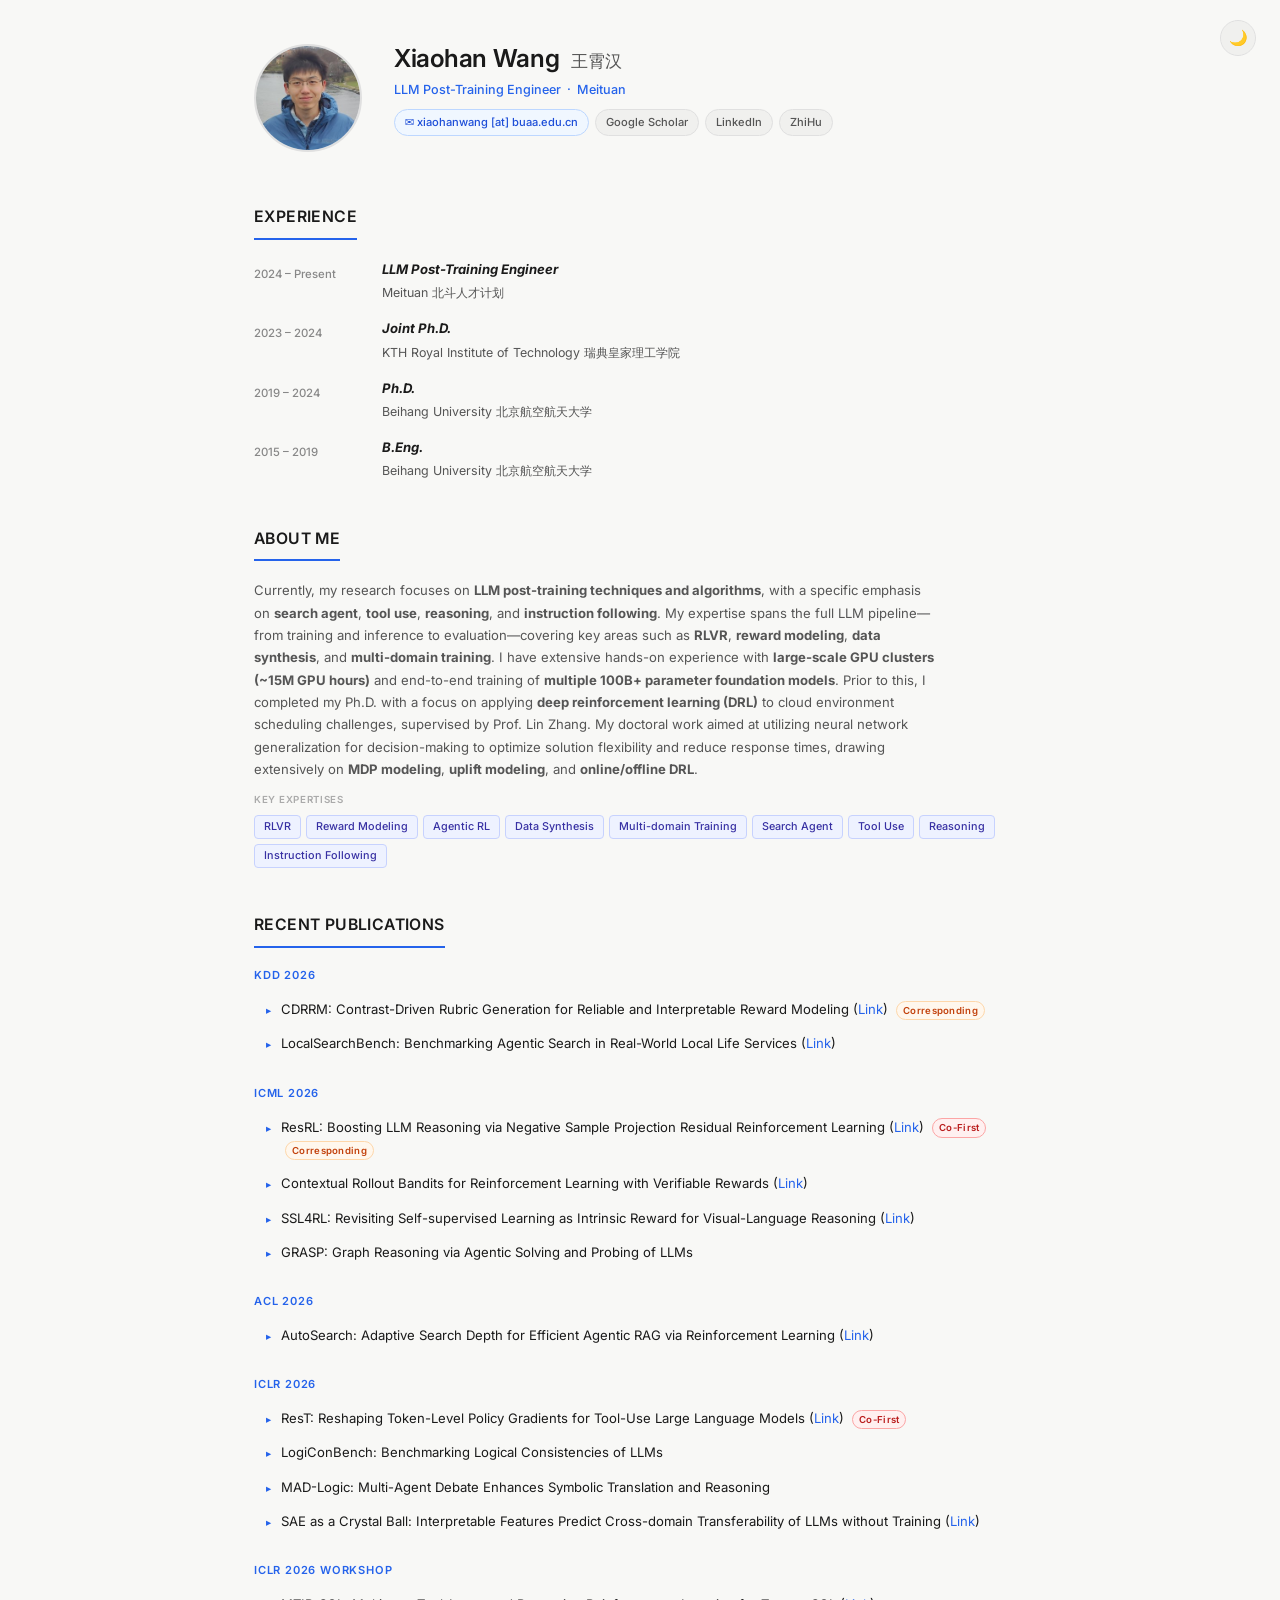
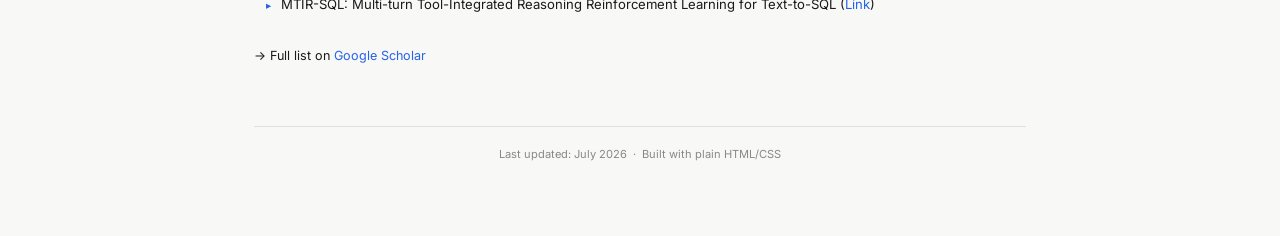
==== index.html @ be43f17d "add sup" ====
<!DOCTYPE html>
<html lang="en">
<head>
  <meta charset="UTF-8" />
  <meta name="viewport" content="width=device-width, initial-scale=1.0" />
  <title>Xiaohan Wang | Engineer</title>
  <link rel="stylesheet" href="style.css?v=5" />
  <link rel="preconnect" href="https://fonts.googleapis.com" />
  <link rel="preconnect" href="https://fonts.gstatic.com" crossorigin />
  <link href="https://fonts.googleapis.com/css2?family=Inter:wght@300;400;500;600&family=Crimson+Pro:ital,wght@0,400;0,600;1,400&display=swap" rel="stylesheet" />
</head>
<body>

  <!-- ===== THEME TOGGLE ===== -->
  <button class="theme-toggle" id="theme-toggle" title="Switch to dark mode" aria-label="Toggle dark mode">🌙</button>

  <div class="container">

    <!-- ===== HEADER / PROFILE ===== -->
    <header class="profile">
      <div class="profile-photo">
        <img src="photo.jpeg" alt="Xiaohan Wang" onerror="this.style.display='none'" />
        <div class="photo-placeholder" id="photo-placeholder">XW</div>
      </div>
      <div class="profile-info">
        <h1>Xiaohan Wang <span class="name-cn">王霄汉</span></h1>
        <div class="profile-position">LLM Post-Training Engineer &nbsp;·&nbsp; Meituan</div>
        <div class="header-links">
          <span class="link-chip email">✉ xiaohanwang [at] buaa.edu.cn</span>
          <a href="https://scholar.google.com/citations?user=H0kocJUAAAAJ&hl=en" class="link-chip" target="_blank">Google Scholar</a>
          <a href="https://www.linkedin.com/in/xiaohan-wang-189734288/" class="link-chip" target="_blank">LinkedIn</a>
          <a href="https://www.zhihu.com/people/dian-nao-shi-shi-yao" class="link-chip" target="_blank">ZhiHu</a>
        </div>
      </div>
    </header>

    <main>

      <!-- ===== EXPERIENCE ===== -->
      <section id="experience">
        <h2>Experience</h2>
        <div class="timeline">

          <div class="timeline-item">
            <div class="timeline-left"><span class="tl-year">2024 – Present</span></div>
            <div class="timeline-right">
              <strong><em>LLM Post-Training Engineer</em></strong>
              <span class="institution">Meituan 北斗人才计划</span>
            </div>
          </div>

          <div class="timeline-item">
            <div class="timeline-left"><span class="tl-year">2023 – 2024</span></div>
            <div class="timeline-right">
              <strong><em>Joint Ph.D.</em></strong>
              <span class="institution">KTH Royal Institute of Technology 瑞典皇家理工学院</span>
            </div>
          </div>

          <div class="timeline-item">
            <div class="timeline-left"><span class="tl-year">2019 – 2024</span></div>
            <div class="timeline-right">
              <strong><em>Ph.D.</em></strong>
              <span class="institution">Beihang University 北京航空航天大学</span>
            </div>
          </div>

          <div class="timeline-item">
            <div class="timeline-left"><span class="tl-year">2015 – 2019</span></div>
            <div class="timeline-right">
              <strong><em>B.Eng.</em></strong>
              <span class="institution">Beihang University 北京航空航天大学</span>
            </div>
          </div>

        </div>
      </section>

      <!-- ===== ABOUT ME ===== -->
      <section id="research">
        <h2>About Me</h2>
        <p class="research-desc">
          Currently, my research focuses on <strong>LLM post-training techniques and algorithms</strong>, with a specific emphasis on <strong>search agent</strong>, <strong>tool use</strong>, <strong>reasoning</strong>, and <strong>instruction following</strong>. My expertise spans the full LLM pipeline—from training and inference to evaluation—covering key areas such as <strong>RLVR</strong>, <strong>reward modeling</strong>, <strong>data synthesis</strong>, and <strong>multi-domain training</strong>. I have extensive hands-on experience with <strong>large-scale GPU clusters (~15M GPU hours)</strong> and end-to-end training of <strong>multiple 100B+ parameter foundation models</strong>. Prior to this, I completed my Ph.D. with a focus on applying <strong>deep reinforcement learning (DRL)</strong> to cloud environment scheduling challenges, supervised by Prof. Lin Zhang. My doctoral work aimed at utilizing neural network generalization for decision-making to optimize solution flexibility and reduce response times, drawing extensively on <strong>MDP modeling</strong>, <strong>uplift modeling</strong>, and <strong>online/offline DRL</strong>.
        </p>
        <div class="tag-section-label">Key Expertises</div>
        <div class="tags">
          <span class="tag">RLVR</span>
          <span class="tag">Reward Modeling</span>
          <span class="tag">Agentic RL</span>
          <span class="tag">Data Synthesis</span>
          <span class="tag">Multi-domain Training</span>
          <span class="tag">Search Agent</span>
          <span class="tag">Tool Use</span>
          <span class="tag">Reasoning</span>
          <span class="tag">Instruction Following</span>
        </div>
      </section>

      <!-- ===== PUBLICATIONS ===== -->
      <section id="publications">
        <h2>Recent Publications</h2>

        <div class="venue-group">
          <h3 class="venue-label">KDD 2026</h3>
          <ul class="pub-list">
            <li class="pub-item">
              CDRRM: Contrast-Driven Rubric Generation for Reliable and Interpretable Reward Modeling
              (<a href="https://openreview.net/forum?id=OTBzVLBJPb#discussion" target="_blank">Link</a>)
              <span class="badge badge-cor">Corresponding</span>
            </li>
            <li class="pub-item">
              LocalSearchBench: Benchmarking Agentic Search in Real-World Local Life Services
              (<a href="https://arxiv.org/abs/2512.07436" target="_blank">Link</a>)
            </li>
          </ul>
        </div>

        <div class="venue-group">
          <h3 class="venue-label">ICML 2026</h3>
          <ul class="pub-list">
            <li class="pub-item">
              ResRL: Boosting LLM Reasoning via Negative Sample Projection Residual Reinforcement Learning
              (<a href="https://arxiv.org/abs/2605.00380" target="_blank">Link</a>)
              <span class="badge badge-co">Co-First</span>
              <span class="badge badge-cor">Corresponding</span>
            </li>
            <li class="pub-item">
              Contextual Rollout Bandits for Reinforcement Learning with Verifiable Rewards
              (<a href="https://arxiv.org/abs/2602.08499" target="_blank">Link</a>)
            </li>
            <li class="pub-item">
              SSL4RL: Revisiting Self-supervised Learning as Intrinsic Reward for Visual-Language Reasoning
              (<a href="https://arxiv.org/abs/2510.16416" target="_blank">Link</a>)
            </li>
            <li class="pub-item">
              GRASP: Graph Reasoning via Agentic Solving and Probing of LLMs
            </li>
          </ul>
        </div>

        <div class="venue-group">
          <h3 class="venue-label">ACL 2026</h3>
          <ul class="pub-list">
            <li class="pub-item">
              AutoSearch: Adaptive Search Depth for Efficient Agentic RAG via Reinforcement Learning
              (<a href="https://arxiv.org/abs/2604.17337" target="_blank">Link</a>)
            </li>
          </ul>
        </div>

        <div class="venue-group">
          <h3 class="venue-label">ICLR 2026</h3>
          <ul class="pub-list">
            <li class="pub-item">
              ResT: Reshaping Token-Level Policy Gradients for Tool-Use Large Language Models
              (<a href="https://arxiv.org/abs/2509.21826" target="_blank">Link</a>)
              <span class="badge badge-co">Co-First</span>
            </li>
            <li class="pub-item">
              LogiConBench: Benchmarking Logical Consistencies of LLMs
            </li>
            <li class="pub-item">
              MAD-Logic: Multi-Agent Debate Enhances Symbolic Translation and Reasoning
            </li>
            <li class="pub-item">
              SAE as a Crystal Ball: Interpretable Features Predict Cross-domain Transferability of LLMs without Training
              (<a href="https://arxiv.org/abs/2603.02908" target="_blank">Link</a>)
            </li>
          </ul>
        </div>

        <div class="venue-group">
          <h3 class="venue-label">ICLR 2026 Workshop</h3>
          <ul class="pub-list">
            <li class="pub-item">
              MTIR-SQL: Multi-turn Tool-Integrated Reasoning Reinforcement Learning for Text-to-SQL
              (<a href="https://arxiv.org/abs/2510.25510" target="_blank">Link</a>)
            </li>
          </ul>
        </div>

        <p class="full-paper-list-link">
          → Full list on <a href="https://scholar.google.com/citations?user=H0kocJUAAAAJ&hl=en" target="_blank">Google Scholar</a>
        </p>
      </section>

    </main>

    <footer>
      <p>Last updated: July 2026 &nbsp;·&nbsp; Built with plain HTML/CSS</p>
    </footer>

  </div>

  <!-- ===== THEME TOGGLE SCRIPT ===== -->
  <script>
    (function () {
      var btn = document.getElementById('theme-toggle');
      var html = document.documentElement;

      // Apply saved preference immediately (avoids flash)
      var saved = localStorage.getItem('theme') || 'light';
      html.setAttribute('data-theme', saved);
      updateBtn(saved);

      btn.addEventListener('click', function () {
        var current = html.getAttribute('data-theme') || 'light';
        var next = current === 'dark' ? 'light' : 'dark';
        html.setAttribute('data-theme', next);
        localStorage.setItem('theme', next);
        updateBtn(next);
      });

      function updateBtn(theme) {
        if (theme === 'dark') {
          btn.textContent = '☀️';
          btn.title = 'Switch to light mode';
          btn.setAttribute('aria-label', 'Switch to light mode');
        } else {
          btn.textContent = '🌙';
          btn.title = 'Switch to dark mode';
          btn.setAttribute('aria-label', 'Switch to dark mode');
        }
      }
    })();
  </script>

</body>
</html>
---- style.css ----
/* =============================================
   Academic Personal Homepage — style.css
   Light / Dark theme with toggle
   ============================================= */

/* ---- Light theme (default) ---- */
:root {
  --text:        #1a1a1a;
  --text-muted:  #555;
  --text-light:  #888;
  --accent:      #2563eb;
  --accent-hover:#1d4ed8;
  --bg:          #f8f8f6;
  --border:      #e0e0e0;
  --chip-bg:     #f0f0ee;
  --chip-hover:  #e4e4e2;
  --pub-hover:   #f2f4ff;
  --font-body:   'Inter', system-ui, -apple-system, sans-serif;
  --font-serif:  'Crimson Pro', Georgia, serif;
  --radius:      6px;
  --max-width:   820px;
}

/* ---- Dark theme override ---- */
[data-theme="dark"] {
  --text:        #e8e8e2;
  --text-muted:  #999;
  --text-light:  #666;
  --accent:      #6a9fe8;
  --accent-hover:#90bbff;
  --bg:          #0e0e0e;
  --border:      #2a2a2a;
  --chip-bg:     #1e1e1e;
  --chip-hover:  #2a2a2a;
  --pub-hover:   #1a1a1a;
}

/* ---- Reset ---- */
*, *::before, *::after { box-sizing: border-box; margin: 0; padding: 0; }

/* ---- Base ---- */
html { font-size: 15px; scroll-behavior: smooth; }

body {
  font-family: var(--font-body);
  background: var(--bg);
  color: var(--text);
  line-height: 1.7;
  -webkit-font-smoothing: antialiased;
  transition: background 0.2s, color 0.2s;
}

a {
  color: var(--accent);
  text-decoration: none;
}
a:hover { color: var(--accent-hover); text-decoration: underline; }

/* ---- Layout ---- */
.container {
  max-width: var(--max-width);
  margin: 0 auto;
  padding: 44px 24px 72px;
}

/* ---- Theme toggle button ---- */
.theme-toggle {
  position: fixed;
  top: 20px;
  right: 24px;
  width: 36px;
  height: 36px;
  border-radius: 50%;
  border: 1px solid var(--border);
  background: var(--chip-bg);
  color: var(--text-muted);
  font-size: 1rem;
  cursor: pointer;
  display: flex;
  align-items: center;
  justify-content: center;
  transition: background 0.2s, border-color 0.2s, transform 0.15s;
  z-index: 100;
}
.theme-toggle:hover {
  background: var(--chip-hover);
  transform: scale(1.1);
}

/* ---- Header / Profile ---- */
.profile {
  display: flex;
  gap: 32px;
  align-items: flex-start;
  margin-bottom: 52px;
}

.profile-photo {
  flex-shrink: 0;
  position: relative;
  width: 108px;
  height: 108px;
}

.profile-photo img {
  width: 108px;
  height: 108px;
  border-radius: 50%;
  object-fit: cover;
  border: 2px solid var(--border);
  display: block;
}

.photo-placeholder {
  width: 108px;
  height: 108px;
  border-radius: 50%;
  background: linear-gradient(135deg, #1a4fa8 0%, #4b7bec 100%);
  display: flex;
  align-items: center;
  justify-content: center;
  font-size: 1.8rem;
  font-weight: 600;
  color: #fff;
  letter-spacing: 1px;
}

/* hide placeholder when image loads successfully */
.profile-photo img + .photo-placeholder { display: none; }

.profile-info h1 {
  font-size: 1.65rem;
  font-weight: 600;
  letter-spacing: -0.3px;
  line-height: 1.2;
  margin-bottom: 5px;
}

.name-cn {
  font-family: var(--font-serif);
  font-size: 1.1rem;
  font-weight: 400;
  color: var(--text-muted);
  margin-left: 6px;
}

/* ---- Position row ---- */
.profile-position {
  font-size: 0.84rem;
  color: var(--accent);
  font-weight: 500;
  margin-bottom: 9px;
}

/* ---- Header contact chips ---- */
.header-links {
  display: flex;
  flex-wrap: wrap;
  gap: 6px;
}

.link-chip {
  display: inline-block;
  padding: 3px 10px;
  background: var(--chip-bg);
  border: 1px solid var(--border);
  border-radius: 20px;
  font-size: 0.74rem;
  font-weight: 500;
  color: var(--text-muted);
  transition: background 0.15s;
  text-decoration: none;
}
.link-chip:hover {
  background: var(--chip-hover);
  color: var(--accent);
  text-decoration: none;
}

/* email chip: light / dark variants */
.link-chip.email {
  color: #1d4ed8;
  border-color: #bdd7ff;
  background: #f0f7ff;
}
[data-theme="dark"] .link-chip.email {
  color: #7ab0f0;
  border-color: #1e3060;
  background: #0f1a2e;
}

/* ---- Section titles ---- */
section {
  margin-bottom: 44px;
}

section h2 {
  font-size: 1.05rem;
  font-weight: 600;
  letter-spacing: 0.4px;
  text-transform: uppercase;
  color: var(--text);
  padding-bottom: 7px;
  border-bottom: 2px solid var(--accent);
  margin-bottom: 18px;
  width: fit-content;
}

/* ---- About Me ---- */
.research-desc {
  font-size: 0.875rem;
  color: var(--text-muted);
  max-width: 680px;
  margin-bottom: 12px;
}

/* ---- Research tags ---- */
.tag-section-label {
  font-size: 0.65rem;
  font-weight: 600;
  letter-spacing: 0.7px;
  text-transform: uppercase;
  color: #aaa;
  margin-bottom: 6px;
  margin-top: 11px;
}

.tags {
  display: flex;
  flex-wrap: wrap;
  gap: 5px;
}

/* light */
.tag {
  padding: 2px 9px;
  border-radius: 4px;
  font-size: 0.72rem;
  font-weight: 500;
  background: #eef2ff;
  color: #3730a3;
  border: 1px solid #c7d2fe;
}
/* dark override */
[data-theme="dark"] .tag {
  background: #1a2540;
  color: #7ab0f0;
  border-color: #1e3060;
}

/* ---- Publications ---- */
.section-note {
  font-size: 0.78rem;
  color: var(--text-light);
  margin-bottom: 18px;
}

.venue-group {
  margin-bottom: 24px;
}

.venue-label {
  font-size: 0.74rem;
  font-weight: 600;
  letter-spacing: 0.8px;
  text-transform: uppercase;
  color: var(--accent);
  margin-bottom: 8px;
}

.pub-list {
  list-style: none;
  display: flex;
  flex-direction: column;
  gap: 2px;
}

.pub-item {
  padding: 5px 12px 5px 24px;
  border-radius: var(--radius);
  border-left: 3px solid transparent;
  font-size: 0.875rem;
  color: var(--text);
  position: relative;
  transition: background 0.15s, border-color 0.15s;
}
.pub-item::before {
  content: '▸';
  position: absolute;
  left: 9px;
  color: var(--accent);
  font-size: 0.7rem;
  top: 9px;
}
.pub-item:hover {
  background: var(--pub-hover);
  border-left-color: var(--accent);
}

/* ---- Author role badges ---- */
.badge {
  display: inline-block;
  padding: 1px 6px;
  border-radius: 10px;
  font-size: 0.64rem;
  font-weight: 600;
  margin-left: 4px;
  vertical-align: middle;
  letter-spacing: 0.3px;
  line-height: 1.6;
}

/* 共一作者：红色 — light */
.badge-co  { background: #fff0f0; color: #b91c1c; border: 1px solid #fca5a5; }
/* 通信作者：橙色 — light */
.badge-cor { background: #fff7ed; color: #c2410c; border: 1px solid #fed7aa; }

/* dark overrides */
[data-theme="dark"] .badge-co  { background: #2d0a0a; color: #f87171; border-color: #7f1d1d; }
[data-theme="dark"] .badge-cor { background: #2a1500; color: #fb923c; border-color: #7c2d12; }

.full-list-link, .full-paper-list-link {
  margin-top: 14px;
  font-size: 0.84rem;
}

/* ---- Timeline (Experience) ---- */
.timeline {
  display: flex;
  flex-direction: column;
  gap: 14px;
}

.timeline-item {
  display: flex;
  gap: 22px;
  align-items: flex-start;
}

.timeline-left {
  flex-shrink: 0;
  width: 106px;
  padding-top: 2px;
}

.tl-year {
  font-size: 0.76rem;
  color: var(--text-light);
  font-weight: 500;
  white-space: nowrap;
}

.timeline-right {
  display: flex;
  flex-direction: column;
  gap: 2px;
}

.timeline-right strong {
  font-size: 0.875rem;
}

.institution {
  font-size: 0.83rem;
  color: var(--text-muted);
}

/* ---- Footer ---- */
footer {
  margin-top: 60px;
  padding-top: 18px;
  border-top: 1px solid var(--border);
  font-size: 0.74rem;
  color: var(--text-light);
  text-align: center;
}

/* ---- Responsive ---- */
@media (max-width: 600px) {
  .profile {
    flex-direction: column;
    align-items: center;
    text-align: center;
    gap: 18px;
  }

  .header-links {
    justify-content: center;
  }

  .timeline-item {
    flex-direction: column;
    gap: 4px;
  }

  .timeline-left {
    width: auto;
  }

  .container { padding: 28px 16px 56px; }

  .theme-toggle {
    top: 14px;
    right: 14px;
  }
}
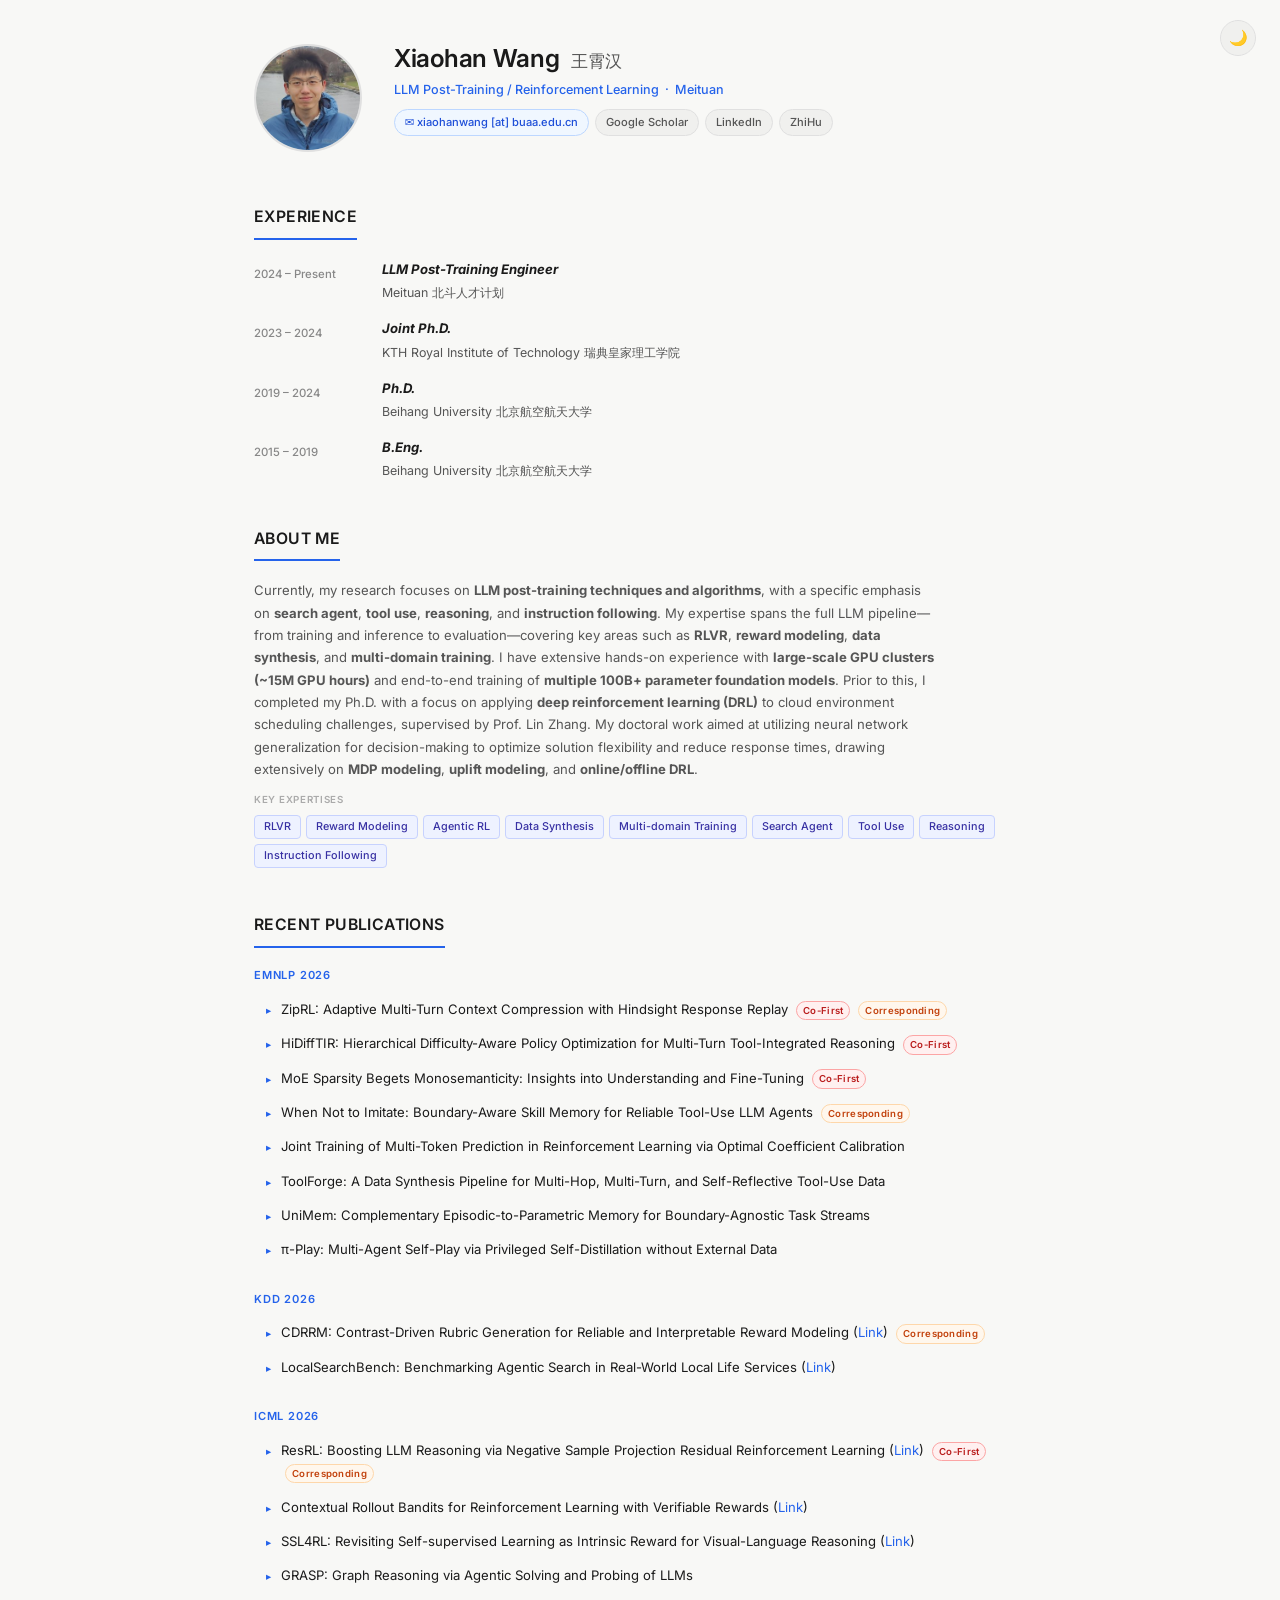
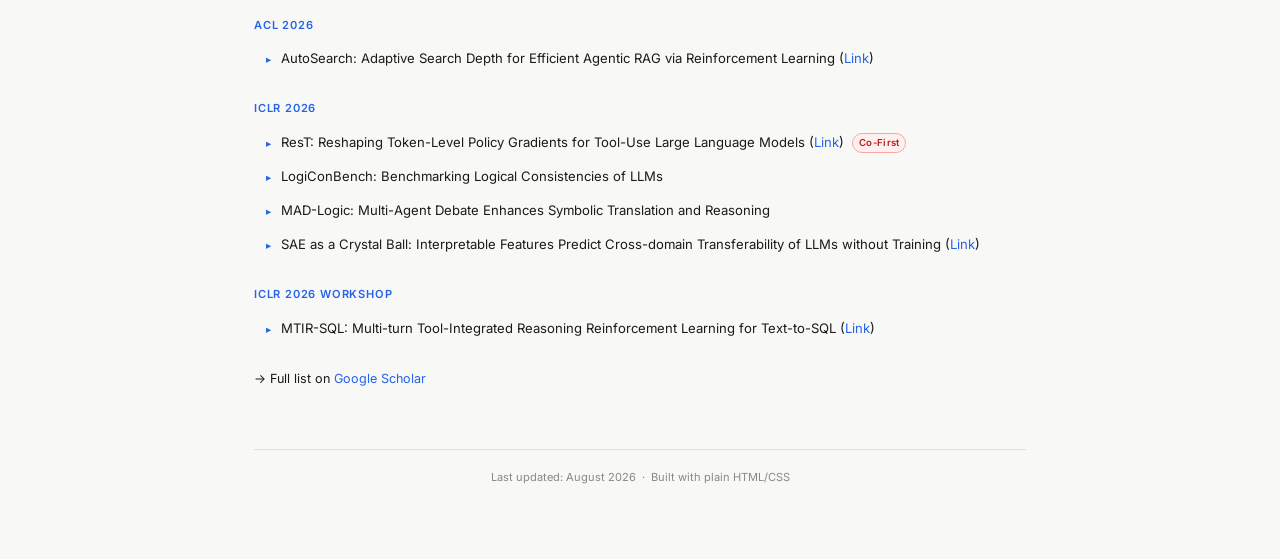
==== commit 1ececdf0: "update publications" ====
--- a/index.html
+++ b/index.html
@@ -24,7 +24,7 @@
       </div>
       <div class="profile-info">
         <h1>Xiaohan Wang <span class="name-cn">王霄汉</span></h1>
-        <div class="profile-position">LLM Post-Training Engineer &nbsp;·&nbsp; Meituan</div>
+        <div class="profile-position">LLM Post-Training / Reinforcement Learning &nbsp;·&nbsp; Meituan</div>
         <div class="header-links">
           <span class="link-chip email">✉ xiaohanwang [at] buaa.edu.cn</span>
           <a href="https://scholar.google.com/citations?user=H0kocJUAAAAJ&hl=en" class="link-chip" target="_blank">Google Scholar</a>
@@ -101,6 +101,41 @@
         <h2>Recent Publications</h2>
 
         <div class="venue-group">
+          <h3 class="venue-label">EMNLP 2026</h3>
+          <ul class="pub-list">
+            <li class="pub-item">
+              ZipRL: Adaptive Multi-Turn Context Compression with Hindsight Response Replay
+              <span class="badge badge-co">Co-First</span>
+              <span class="badge badge-cor">Corresponding</span>
+            </li>
+            <li class="pub-item">
+              HiDiffTIR: Hierarchical Difficulty-Aware Policy Optimization for Multi-Turn Tool-Integrated Reasoning
+              <span class="badge badge-co">Co-First</span>
+            </li>
+            <li class="pub-item">
+              MoE Sparsity Begets Monosemanticity: Insights into Understanding and Fine-Tuning
+              <span class="badge badge-co">Co-First</span>
+            </li>
+            <li class="pub-item">
+              When Not to Imitate: Boundary-Aware Skill Memory for Reliable Tool-Use LLM Agents
+              <span class="badge badge-cor">Corresponding</span>
+            </li>
+            <li class="pub-item">
+              Joint Training of Multi-Token Prediction in Reinforcement Learning via Optimal Coefficient Calibration
+            </li>
+            <li class="pub-item">
+              ToolForge: A Data Synthesis Pipeline for Multi-Hop, Multi-Turn, and Self-Reflective Tool-Use Data
+            </li>
+            <li class="pub-item">
+              UniMem: Complementary Episodic-to-Parametric Memory for Boundary-Agnostic Task Streams
+            </li>
+            <li class="pub-item">
+              π-Play: Multi-Agent Self-Play via Privileged Self-Distillation without External Data
+            </li>
+          </ul>
+        </div>
+
+        <div class="venue-group">
           <h3 class="venue-label">KDD 2026</h3>
           <ul class="pub-list">
             <li class="pub-item">
@@ -187,7 +222,7 @@
     </main>
 
     <footer>
-      <p>Last updated: July 2026 &nbsp;·&nbsp; Built with plain HTML/CSS</p>
+      <p>Last updated: August 2026 &nbsp;·&nbsp; Built with plain HTML/CSS</p>
     </footer>
 
   </div>
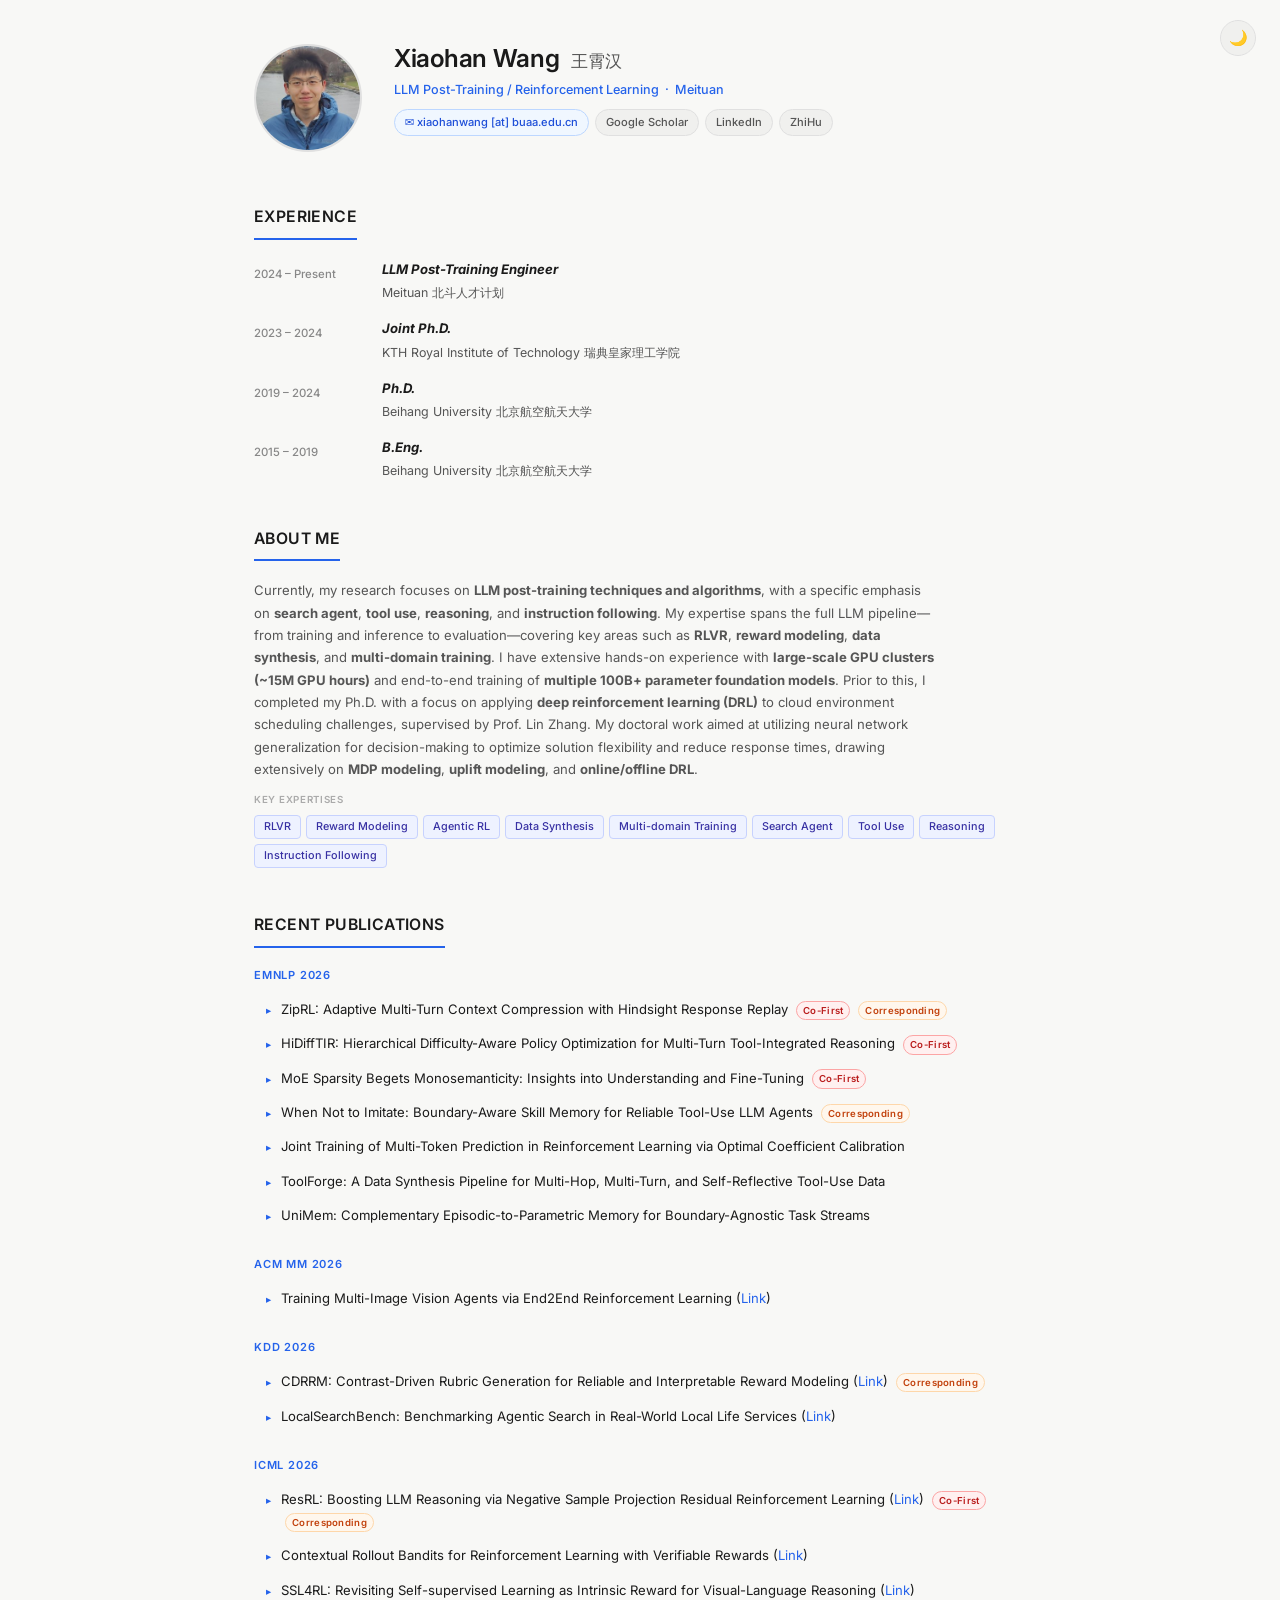
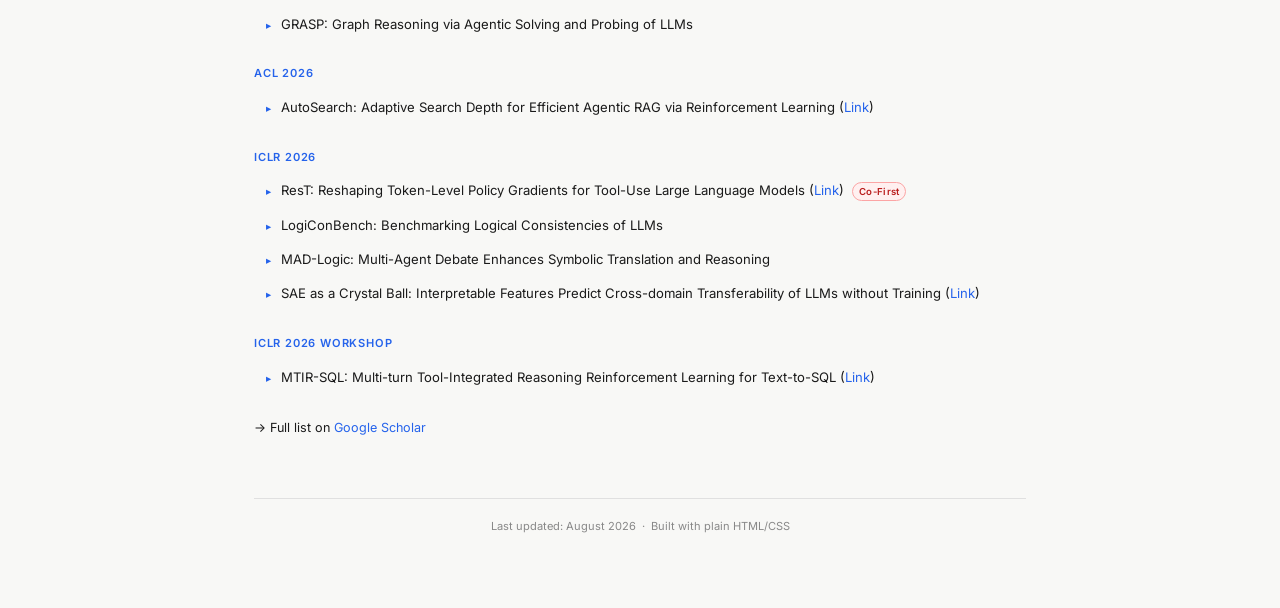
==== commit 36f3efa1: "acm oral update" ====
--- a/index.html
+++ b/index.html
@@ -129,8 +129,15 @@
             <li class="pub-item">
               UniMem: Complementary Episodic-to-Parametric Memory for Boundary-Agnostic Task Streams
             </li>
-            <li class="pub-item">
-              π-Play: Multi-Agent Self-Play via Privileged Self-Distillation without External Data
+          </ul>
+        </div>
+
+        <div class="venue-group">
+          <h3 class="venue-label">ACM MM 2026</h3>
+          <ul class="pub-list">
+            <li class="pub-item">
+              Training Multi-Image Vision Agents via End2End Reinforcement Learning
+              (<a href="https://arxiv.org/abs/2512.08980" target="_blank">Link</a>)
             </li>
           </ul>
         </div>
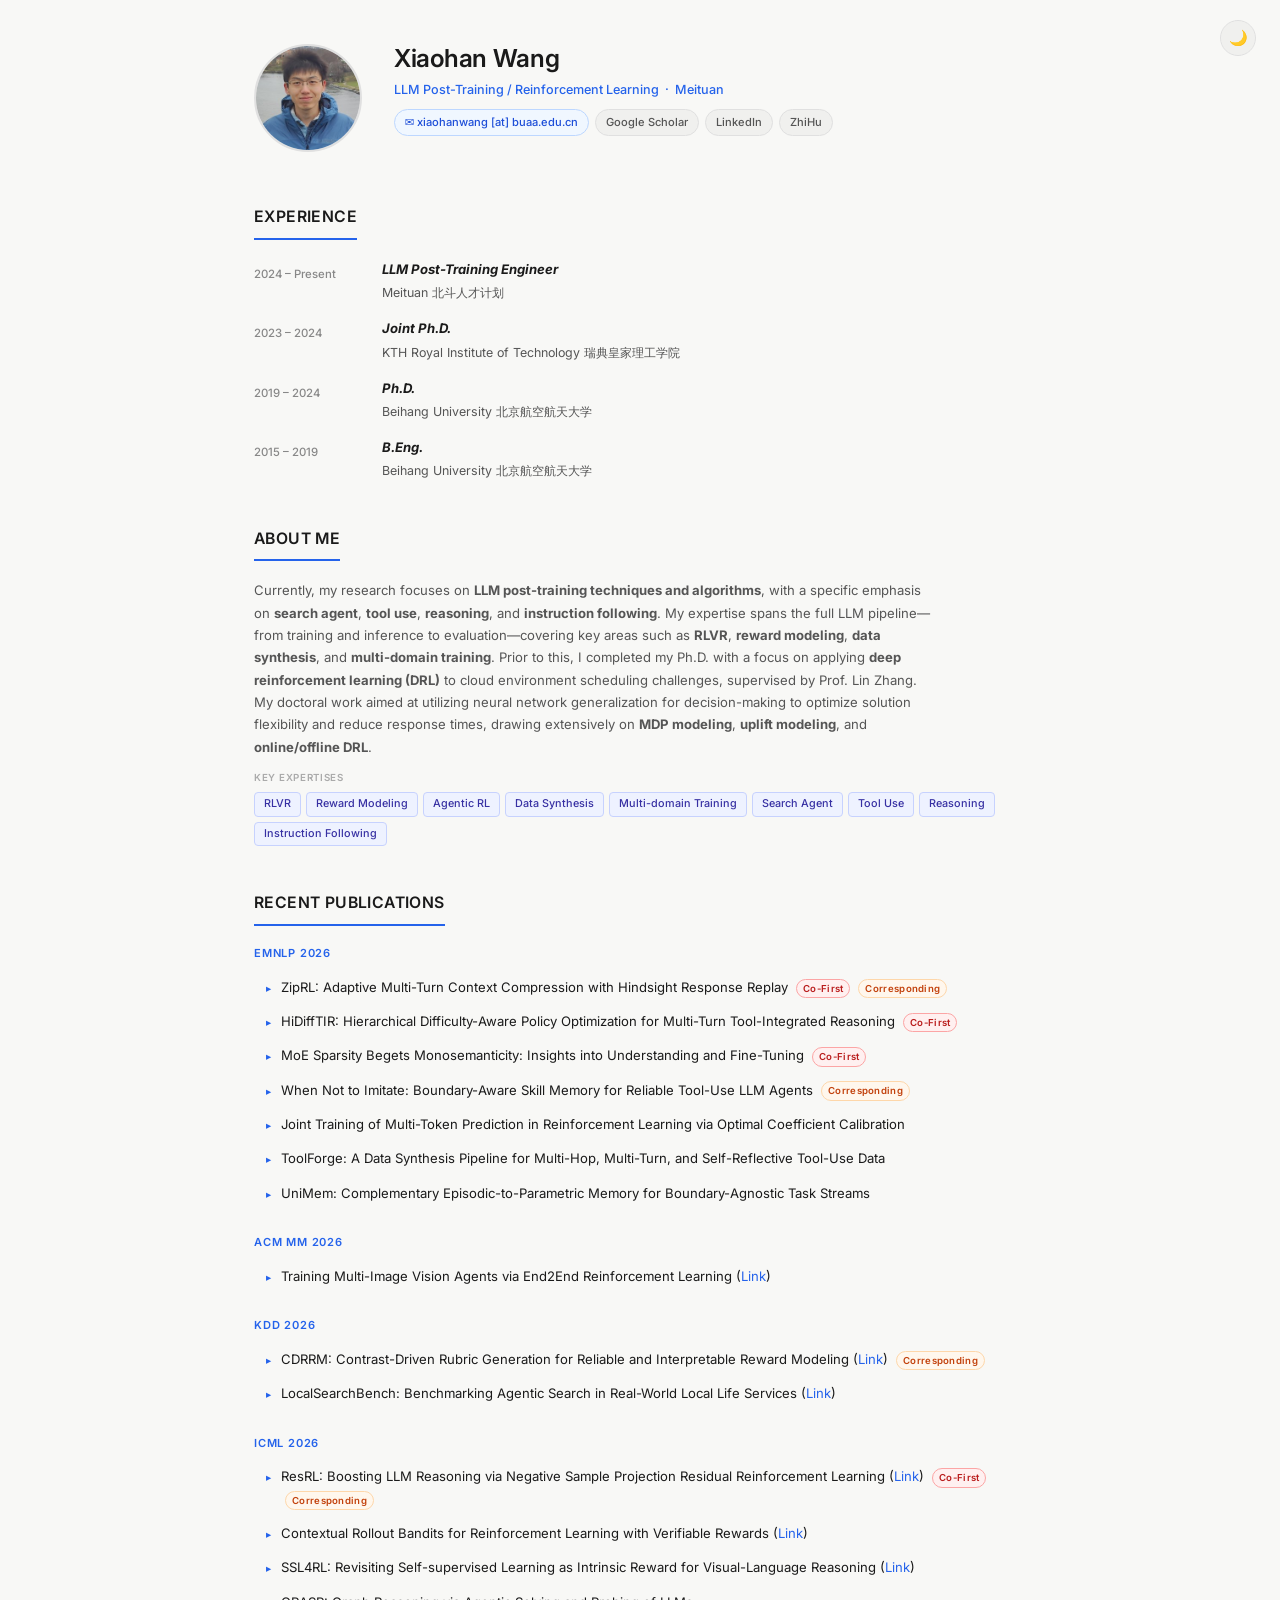
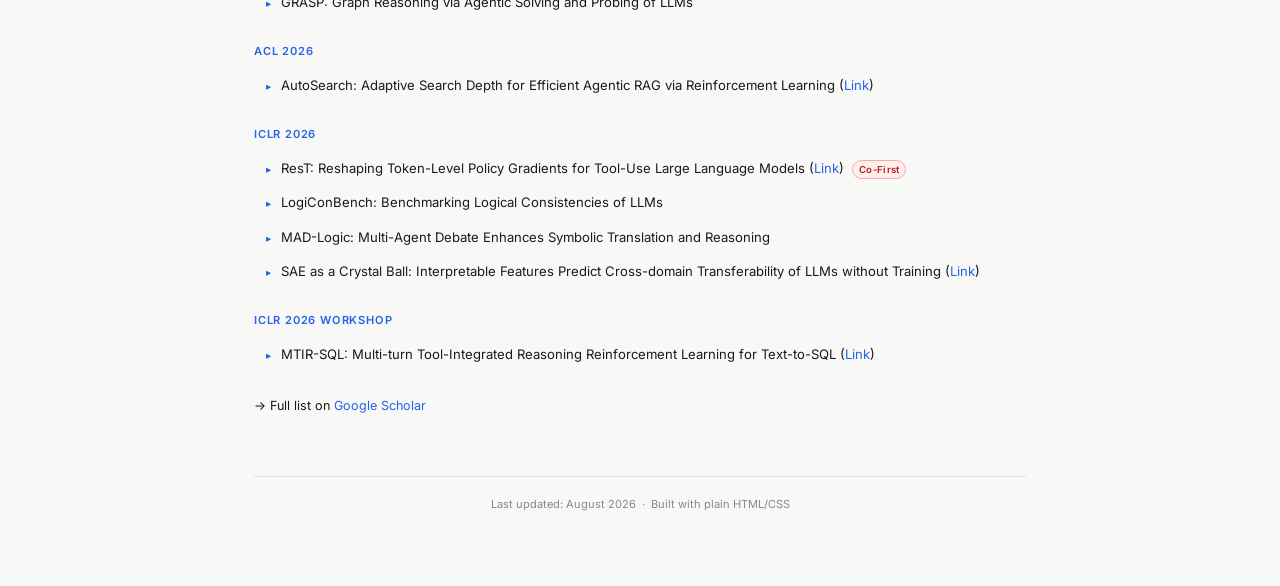
==== commit d320383c: "update" ====
--- a/index.html
+++ b/index.html
@@ -23,7 +23,7 @@
         <div class="photo-placeholder" id="photo-placeholder">XW</div>
       </div>
       <div class="profile-info">
-        <h1>Xiaohan Wang <span class="name-cn">王霄汉</span></h1>
+        <h1>Xiaohan Wang</h1>
         <div class="profile-position">LLM Post-Training / Reinforcement Learning &nbsp;·&nbsp; Meituan</div>
         <div class="header-links">
           <span class="link-chip email">✉ xiaohanwang [at] buaa.edu.cn</span>
@@ -80,7 +80,7 @@
       <section id="research">
         <h2>About Me</h2>
         <p class="research-desc">
-          Currently, my research focuses on <strong>LLM post-training techniques and algorithms</strong>, with a specific emphasis on <strong>search agent</strong>, <strong>tool use</strong>, <strong>reasoning</strong>, and <strong>instruction following</strong>. My expertise spans the full LLM pipeline—from training and inference to evaluation—covering key areas such as <strong>RLVR</strong>, <strong>reward modeling</strong>, <strong>data synthesis</strong>, and <strong>multi-domain training</strong>. I have extensive hands-on experience with <strong>large-scale GPU clusters (~15M GPU hours)</strong> and end-to-end training of <strong>multiple 100B+ parameter foundation models</strong>. Prior to this, I completed my Ph.D. with a focus on applying <strong>deep reinforcement learning (DRL)</strong> to cloud environment scheduling challenges, supervised by Prof. Lin Zhang. My doctoral work aimed at utilizing neural network generalization for decision-making to optimize solution flexibility and reduce response times, drawing extensively on <strong>MDP modeling</strong>, <strong>uplift modeling</strong>, and <strong>online/offline DRL</strong>.
+          Currently, my research focuses on <strong>LLM post-training techniques and algorithms</strong>, with a specific emphasis on <strong>search agent</strong>, <strong>tool use</strong>, <strong>reasoning</strong>, and <strong>instruction following</strong>. My expertise spans the full LLM pipeline—from training and inference to evaluation—covering key areas such as <strong>RLVR</strong>, <strong>reward modeling</strong>, <strong>data synthesis</strong>, and <strong>multi-domain training</strong>. Prior to this, I completed my Ph.D. with a focus on applying <strong>deep reinforcement learning (DRL)</strong> to cloud environment scheduling challenges, supervised by Prof. Lin Zhang. My doctoral work aimed at utilizing neural network generalization for decision-making to optimize solution flexibility and reduce response times, drawing extensively on <strong>MDP modeling</strong>, <strong>uplift modeling</strong>, and <strong>online/offline DRL</strong>.
         </p>
         <div class="tag-section-label">Key Expertises</div>
         <div class="tags">
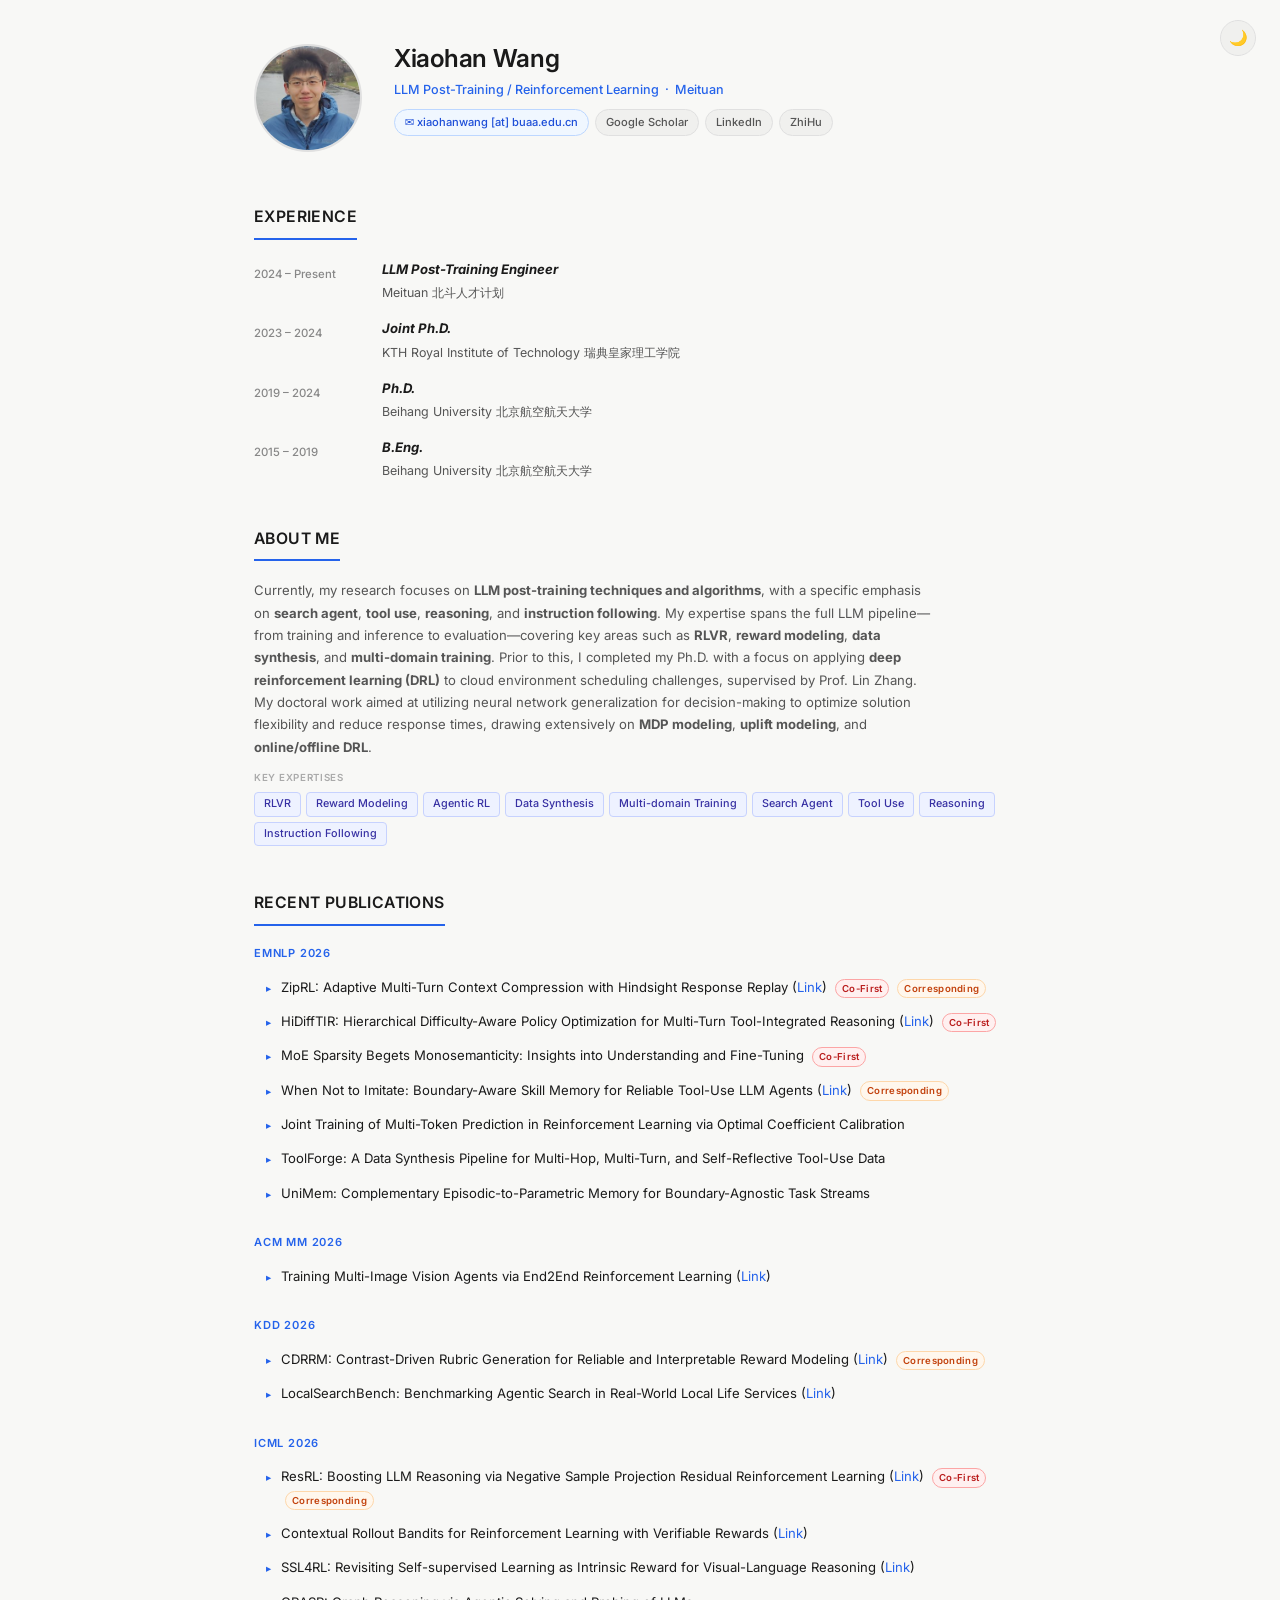
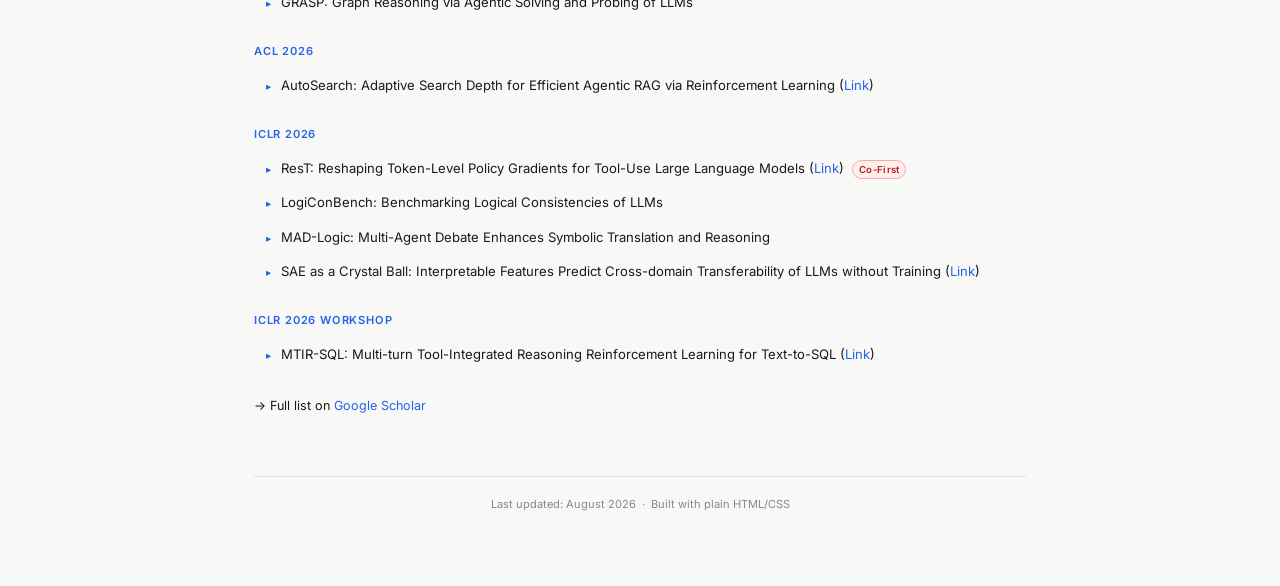
==== commit a363d391: "update" ====
--- a/index.html
+++ b/index.html
@@ -105,11 +105,13 @@
           <ul class="pub-list">
             <li class="pub-item">
               ZipRL: Adaptive Multi-Turn Context Compression with Hindsight Response Replay
+              (<a href="https://arxiv.org/abs/2605.28069" target="_blank">Link</a>)
               <span class="badge badge-co">Co-First</span>
               <span class="badge badge-cor">Corresponding</span>
             </li>
             <li class="pub-item">
               HiDiffTIR: Hierarchical Difficulty-Aware Policy Optimization for Multi-Turn Tool-Integrated Reasoning
+              (<a href="https://arxiv.org/pdf/2608.21863" target="_blank">Link</a>)
               <span class="badge badge-co">Co-First</span>
             </li>
             <li class="pub-item">
@@ -118,6 +120,7 @@
             </li>
             <li class="pub-item">
               When Not to Imitate: Boundary-Aware Skill Memory for Reliable Tool-Use LLM Agents
+              (<a href="https://arxiv.org/abs/2608.22339" target="_blank">Link</a>)
               <span class="badge badge-cor">Corresponding</span>
             </li>
             <li class="pub-item">
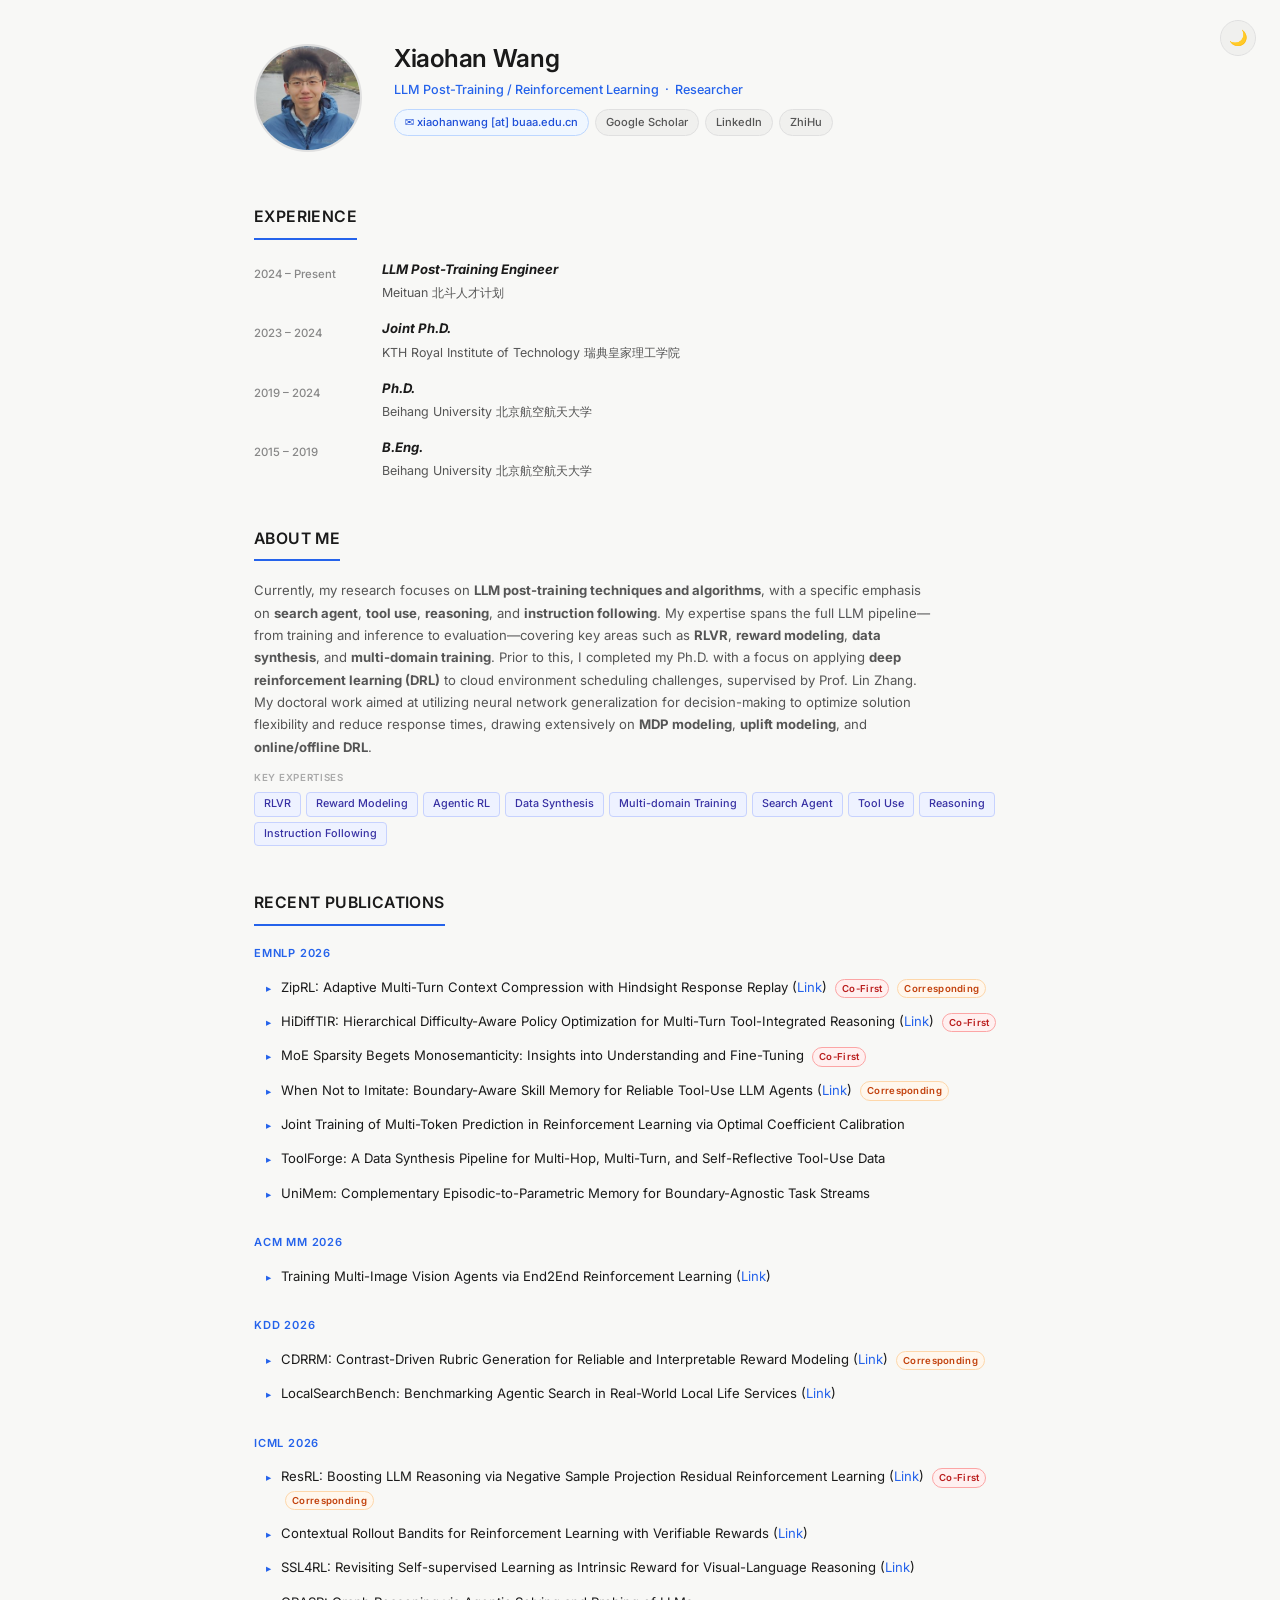
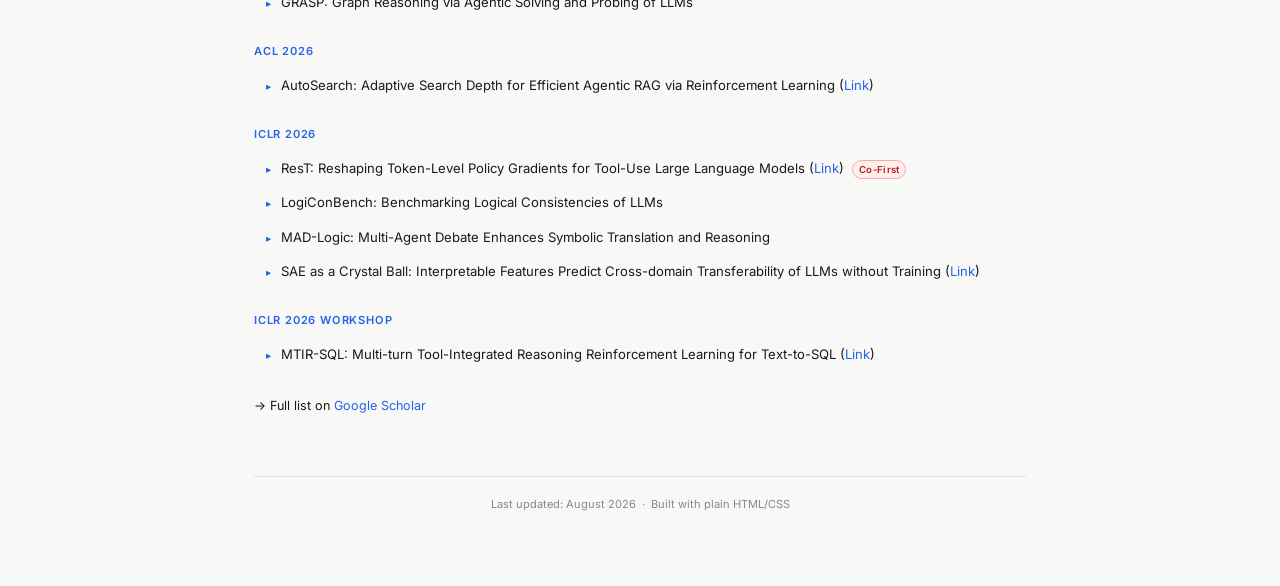
==== commit a293b660: "micro" ====
--- a/index.html
+++ b/index.html
@@ -24,7 +24,7 @@
       </div>
       <div class="profile-info">
         <h1>Xiaohan Wang</h1>
-        <div class="profile-position">LLM Post-Training / Reinforcement Learning &nbsp;·&nbsp; Meituan</div>
+        <div class="profile-position">LLM Post-Training / Reinforcement Learning &nbsp;·&nbsp; Researcher</div>
         <div class="header-links">
           <span class="link-chip email">✉ xiaohanwang [at] buaa.edu.cn</span>
           <a href="https://scholar.google.com/citations?user=H0kocJUAAAAJ&hl=en" class="link-chip" target="_blank">Google Scholar</a>
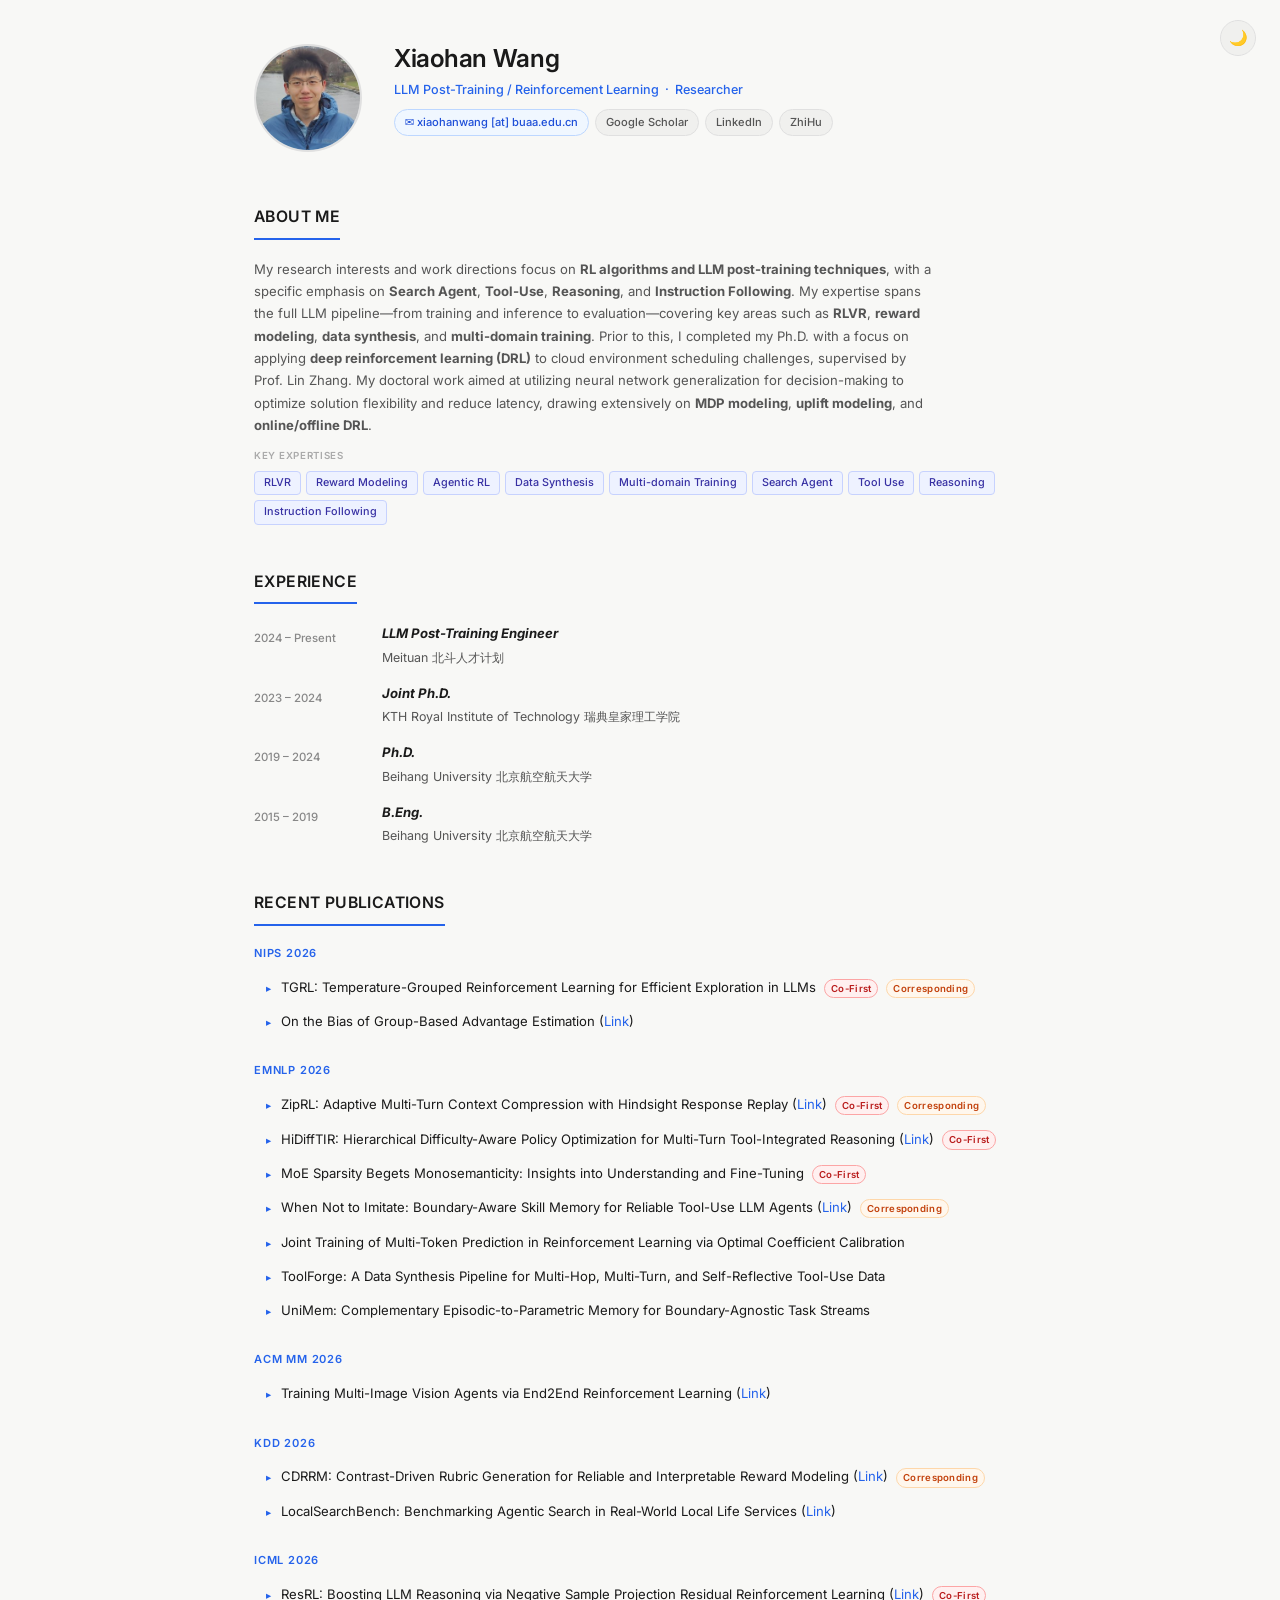
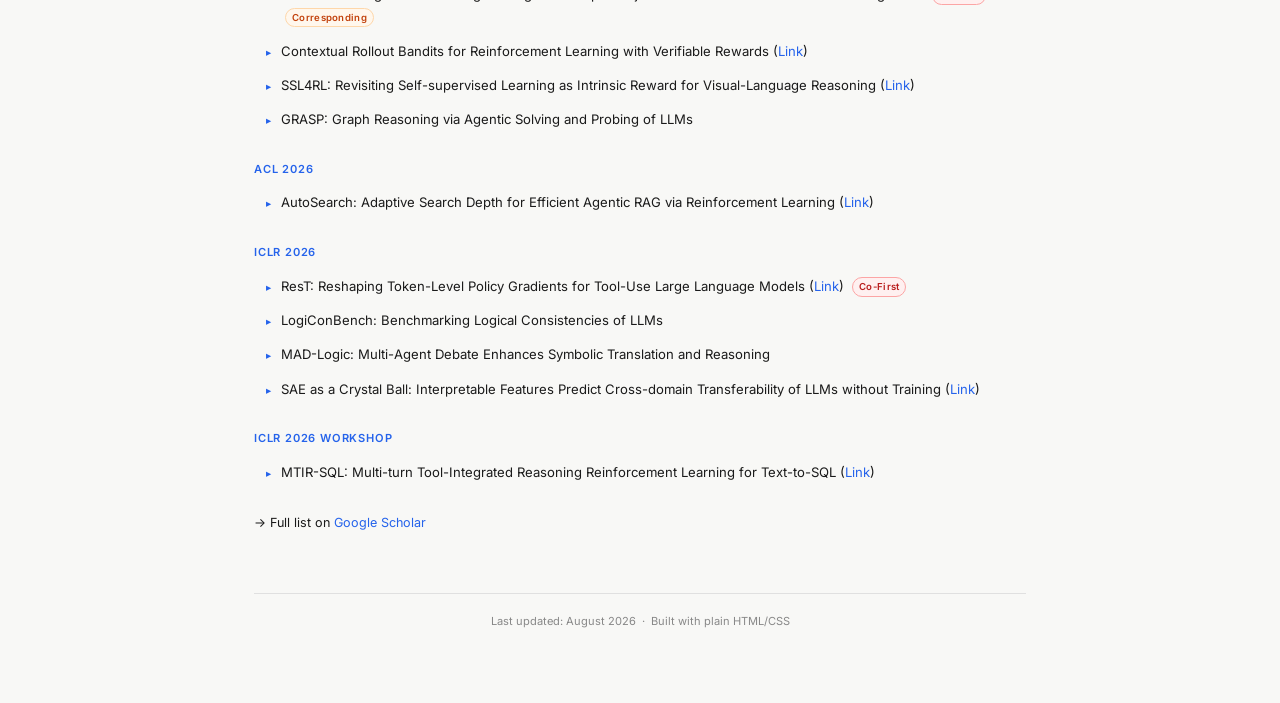
==== commit c71e1d8b: "upodate nips 26" ====
--- a/index.html
+++ b/index.html
@@ -36,51 +36,11 @@
 
     <main>
 
-      <!-- ===== EXPERIENCE ===== -->
-      <section id="experience">
-        <h2>Experience</h2>
-        <div class="timeline">
-
-          <div class="timeline-item">
-            <div class="timeline-left"><span class="tl-year">2024 – Present</span></div>
-            <div class="timeline-right">
-              <strong><em>LLM Post-Training Engineer</em></strong>
-              <span class="institution">Meituan 北斗人才计划</span>
-            </div>
-          </div>
-
-          <div class="timeline-item">
-            <div class="timeline-left"><span class="tl-year">2023 – 2024</span></div>
-            <div class="timeline-right">
-              <strong><em>Joint Ph.D.</em></strong>
-              <span class="institution">KTH Royal Institute of Technology 瑞典皇家理工学院</span>
-            </div>
-          </div>
-
-          <div class="timeline-item">
-            <div class="timeline-left"><span class="tl-year">2019 – 2024</span></div>
-            <div class="timeline-right">
-              <strong><em>Ph.D.</em></strong>
-              <span class="institution">Beihang University 北京航空航天大学</span>
-            </div>
-          </div>
-
-          <div class="timeline-item">
-            <div class="timeline-left"><span class="tl-year">2015 – 2019</span></div>
-            <div class="timeline-right">
-              <strong><em>B.Eng.</em></strong>
-              <span class="institution">Beihang University 北京航空航天大学</span>
-            </div>
-          </div>
-
-        </div>
-      </section>
-
       <!-- ===== ABOUT ME ===== -->
       <section id="research">
         <h2>About Me</h2>
         <p class="research-desc">
-          Currently, my research focuses on <strong>LLM post-training techniques and algorithms</strong>, with a specific emphasis on <strong>search agent</strong>, <strong>tool use</strong>, <strong>reasoning</strong>, and <strong>instruction following</strong>. My expertise spans the full LLM pipeline—from training and inference to evaluation—covering key areas such as <strong>RLVR</strong>, <strong>reward modeling</strong>, <strong>data synthesis</strong>, and <strong>multi-domain training</strong>. Prior to this, I completed my Ph.D. with a focus on applying <strong>deep reinforcement learning (DRL)</strong> to cloud environment scheduling challenges, supervised by Prof. Lin Zhang. My doctoral work aimed at utilizing neural network generalization for decision-making to optimize solution flexibility and reduce response times, drawing extensively on <strong>MDP modeling</strong>, <strong>uplift modeling</strong>, and <strong>online/offline DRL</strong>.
+          My research interests and work directions focus on <strong>RL algorithms and LLM post-training techniques</strong>, with a specific emphasis on <strong>Search Agent</strong>, <strong>Tool-Use</strong>, <strong>Reasoning</strong>, and <strong>Instruction Following</strong>. My expertise spans the full LLM pipeline—from training and inference to evaluation—covering key areas such as <strong>RLVR</strong>, <strong>reward modeling</strong>, <strong>data synthesis</strong>, and <strong>multi-domain training</strong>. Prior to this, I completed my Ph.D. with a focus on applying <strong>deep reinforcement learning (DRL)</strong> to cloud environment scheduling challenges, supervised by Prof. Lin Zhang. My doctoral work aimed at utilizing neural network generalization for decision-making to optimize solution flexibility and reduce latency, drawing extensively on <strong>MDP modeling</strong>, <strong>uplift modeling</strong>, and <strong>online/offline DRL</strong>.
         </p>
         <div class="tag-section-label">Key Expertises</div>
         <div class="tags">
@@ -96,9 +56,64 @@
         </div>
       </section>
 
+      <!-- ===== EXPERIENCE ===== -->
+      <section id="experience">
+        <h2>Experience</h2>
+        <div class="timeline">
+
+          <div class="timeline-item">
+            <div class="timeline-left"><span class="tl-year">2024 – Present</span></div>
+            <div class="timeline-right">
+              <strong><em>LLM Post-Training Engineer</em></strong>
+              <span class="institution">Meituan 北斗人才计划</span>
+            </div>
+          </div>
+
+          <div class="timeline-item">
+            <div class="timeline-left"><span class="tl-year">2023 – 2024</span></div>
+            <div class="timeline-right">
+              <strong><em>Joint Ph.D.</em></strong>
+              <span class="institution">KTH Royal Institute of Technology 瑞典皇家理工学院</span>
+            </div>
+          </div>
+
+          <div class="timeline-item">
+            <div class="timeline-left"><span class="tl-year">2019 – 2024</span></div>
+            <div class="timeline-right">
+              <strong><em>Ph.D.</em></strong>
+              <span class="institution">Beihang University 北京航空航天大学</span>
+            </div>
+          </div>
+
+          <div class="timeline-item">
+            <div class="timeline-left"><span class="tl-year">2015 – 2019</span></div>
+            <div class="timeline-right">
+              <strong><em>B.Eng.</em></strong>
+              <span class="institution">Beihang University 北京航空航天大学</span>
+            </div>
+          </div>
+
+        </div>
+      </section>
+
       <!-- ===== PUBLICATIONS ===== -->
       <section id="publications">
         <h2>Recent Publications</h2>
+
+        <div class="venue-group">
+          <h3 class="venue-label">NIPS 2026</h3>
+          <ul class="pub-list">
+            <li class="pub-item">
+              TGRL: Temperature-Grouped Reinforcement Learning for Efficient Exploration in LLMs
+              <span class="badge badge-co">Co-First</span>
+              <span class="badge badge-cor">Corresponding</span>
+            </li>
+            <li class="pub-item">
+              On the Bias of Group-Based Advantage Estimation
+              (<a href="https://arxiv.org/abs/2601.08521" target="_blank">Link</a>)
+            </li>
+          </ul>
+        </div>
 
         <div class="venue-group">
           <h3 class="venue-label">EMNLP 2026</h3>
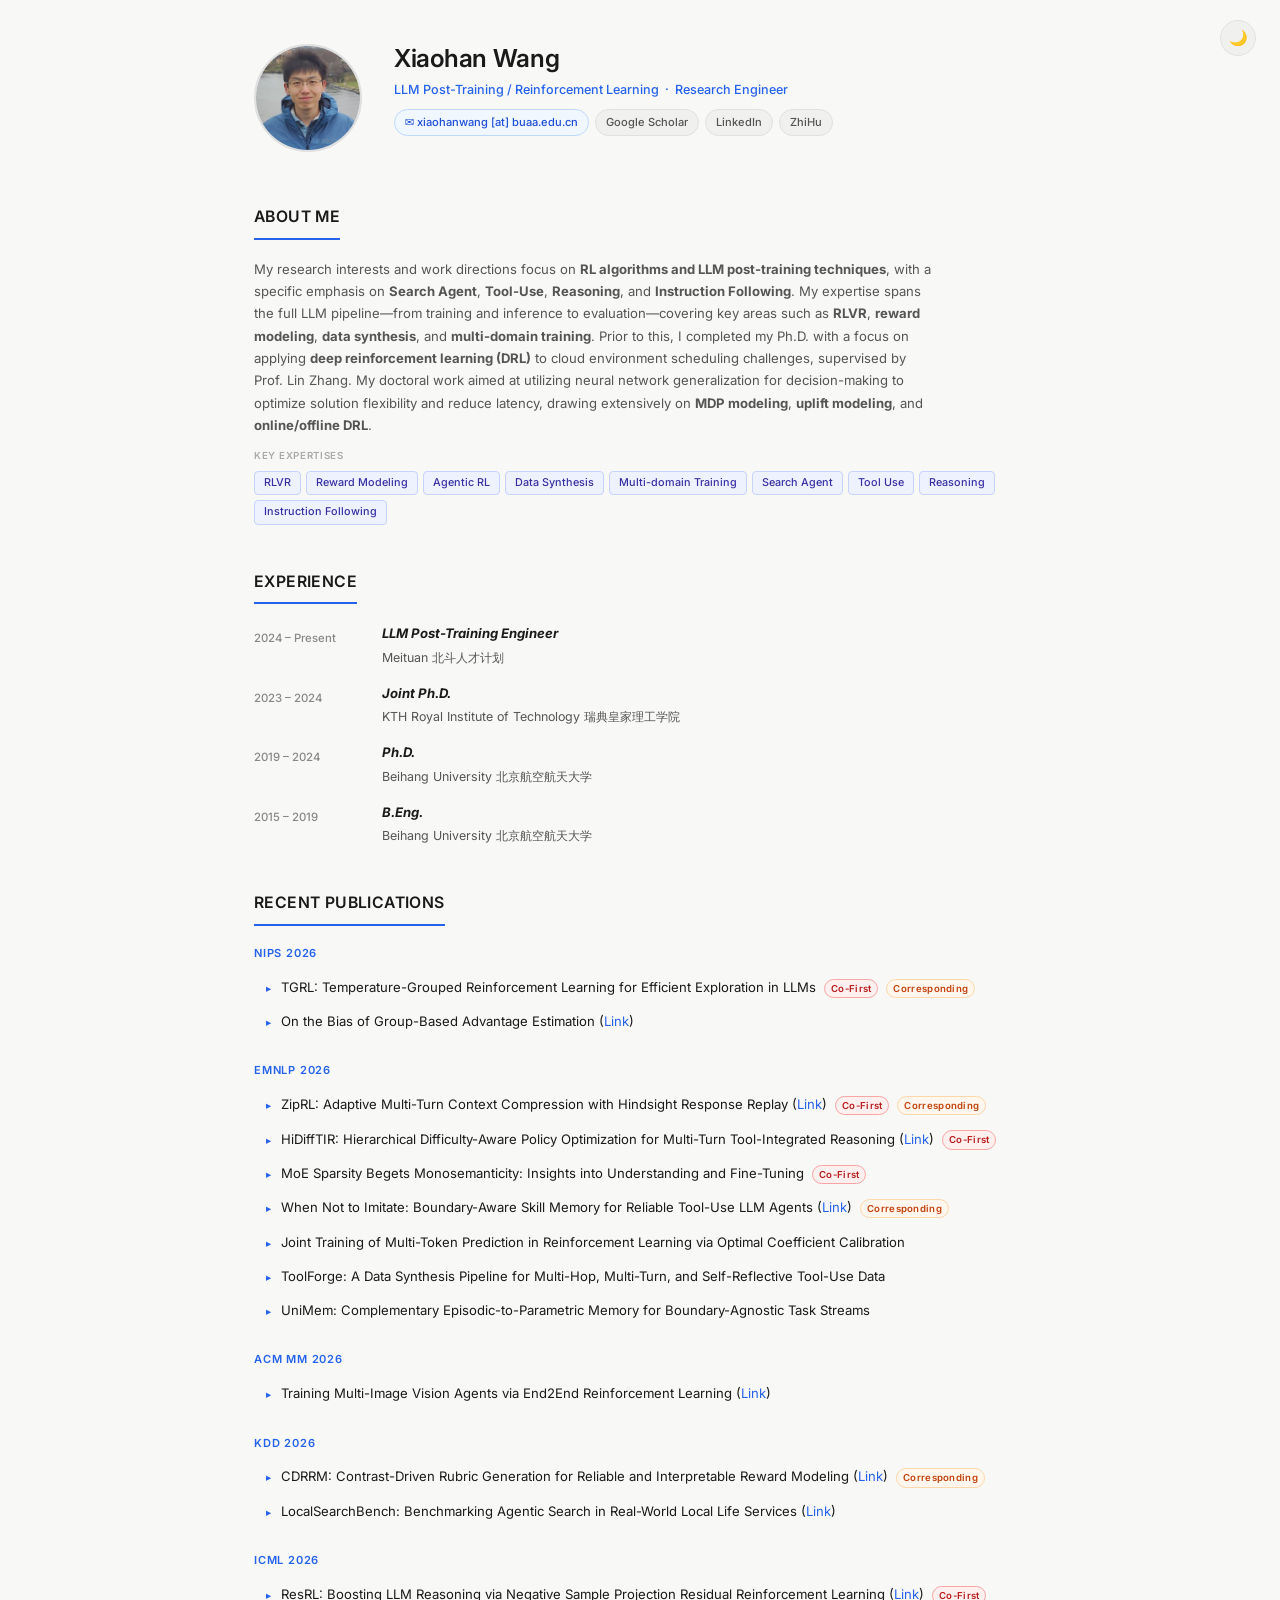
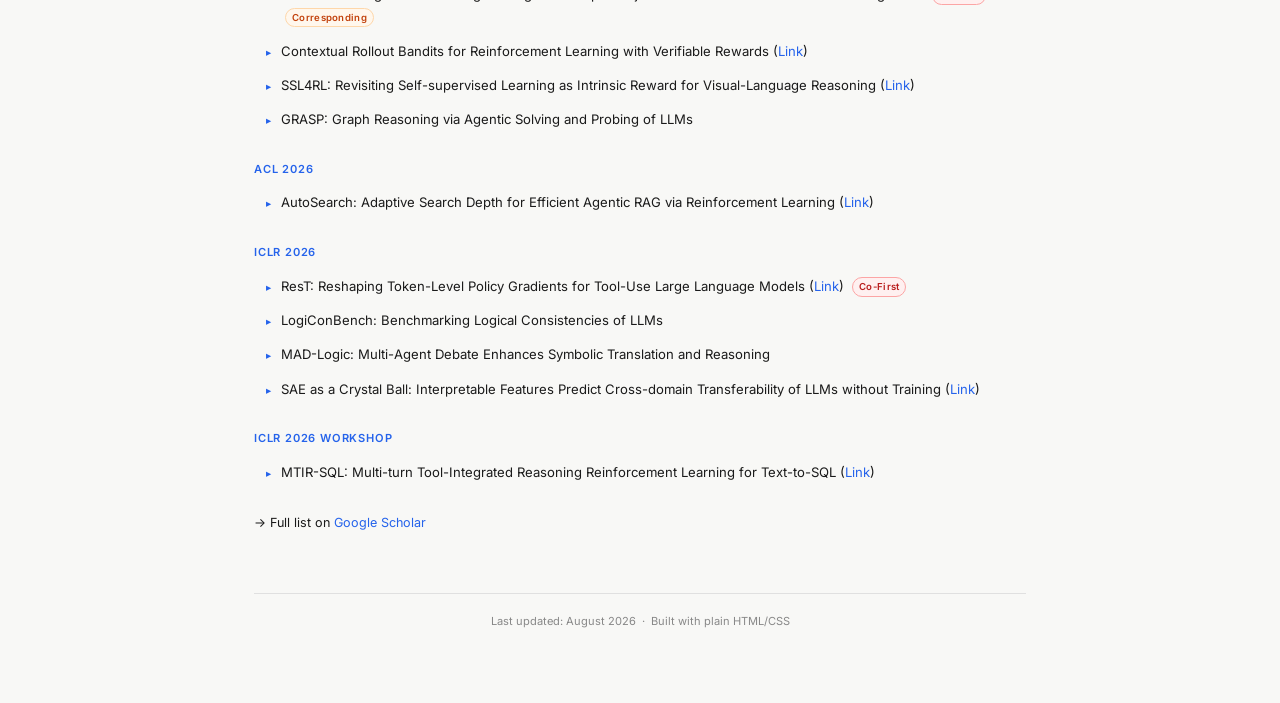
==== commit 73148268: "fix" ====
--- a/index.html
+++ b/index.html
@@ -24,7 +24,7 @@
       </div>
       <div class="profile-info">
         <h1>Xiaohan Wang</h1>
-        <div class="profile-position">LLM Post-Training / Reinforcement Learning &nbsp;·&nbsp; Researcher</div>
+        <div class="profile-position">LLM Post-Training / Reinforcement Learning &nbsp;·&nbsp; Research Engineer</div>
         <div class="header-links">
           <span class="link-chip email">✉ xiaohanwang [at] buaa.edu.cn</span>
           <a href="https://scholar.google.com/citations?user=H0kocJUAAAAJ&hl=en" class="link-chip" target="_blank">Google Scholar</a>
